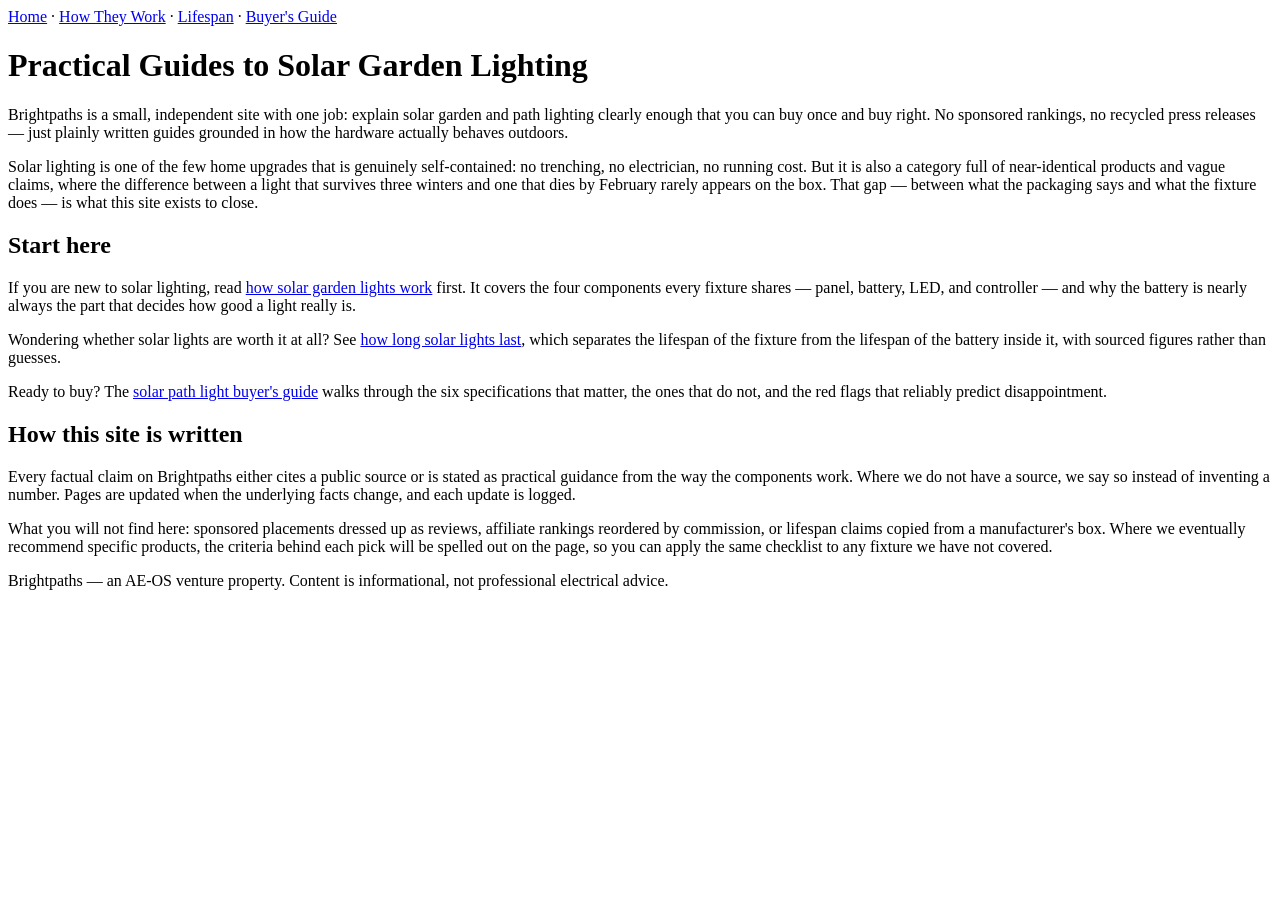
==== sites/brightpaths/index.html @ 337f1663 "Bootstrap AE-OS: Phases 0-2 complete, brightpaths property, full test suite What changed: Phase 0 fo" ====
<!doctype html>
<html lang="en">
<head>
<meta charset="utf-8">
<meta name="viewport" content="width=device-width, initial-scale=1">
<title>Brightpaths — Practical Guides to Solar Garden Lighting</title>
<meta name="description" content="Independent, plainly written guides to solar garden and path lighting: how it works, how long it lasts, and how to choose fixtures that actually perform.">
<link rel="stylesheet" href="/style.css">
</head>
<body>
<nav><a href="/">Home</a> · <a href="/articles/how-solar-garden-lights-work">How They Work</a> · <a href="/articles/how-long-do-solar-lights-last">Lifespan</a> · <a href="/articles/solar-path-light-buyers-guide">Buyer's Guide</a></nav>

<h1>Practical Guides to Solar Garden Lighting</h1>

<p>Brightpaths is a small, independent site with one job: explain solar garden
and path lighting clearly enough that you can buy once and buy right. No
sponsored rankings, no recycled press releases — just plainly written guides
grounded in how the hardware actually behaves outdoors.</p>

<p>Solar lighting is one of the few home upgrades that is genuinely
self-contained: no trenching, no electrician, no running cost. But it is also
a category full of near-identical products and vague claims, where the
difference between a light that survives three winters and one that dies by
February rarely appears on the box. That gap — between what the packaging
says and what the fixture does — is what this site exists to close.</p>

<h2>Start here</h2>

<p>If you are new to solar lighting, read
<a href="/articles/how-solar-garden-lights-work">how solar garden lights work</a>
first. It covers the four components every fixture shares — panel, battery,
LED, and controller — and why the battery is nearly always the part that
decides how good a light really is.</p>

<p>Wondering whether solar lights are worth it at all? See
<a href="/articles/how-long-do-solar-lights-last">how long solar lights last</a>,
which separates the lifespan of the fixture from the lifespan of the battery
inside it, with sourced figures rather than guesses.</p>

<p>Ready to buy? The
<a href="/articles/solar-path-light-buyers-guide">solar path light buyer's guide</a>
walks through the six specifications that matter, the ones that do not, and
the red flags that reliably predict disappointment.</p>

<h2>How this site is written</h2>

<p>Every factual claim on Brightpaths either cites a public source or is
stated as practical guidance from the way the components work. Where we do
not have a source, we say so instead of inventing a number. Pages are updated
when the underlying facts change, and each update is logged.</p>

<p>What you will not find here: sponsored placements dressed up as reviews,
affiliate rankings reordered by commission, or lifespan claims copied from
a manufacturer's box. Where we eventually recommend specific products, the
criteria behind each pick will be spelled out on the page, so you can apply
the same checklist to any fixture we have not covered.</p>

<footer>Brightpaths — an AE-OS venture property. Content is informational,
not professional electrical advice.</footer>
</body>
</html>
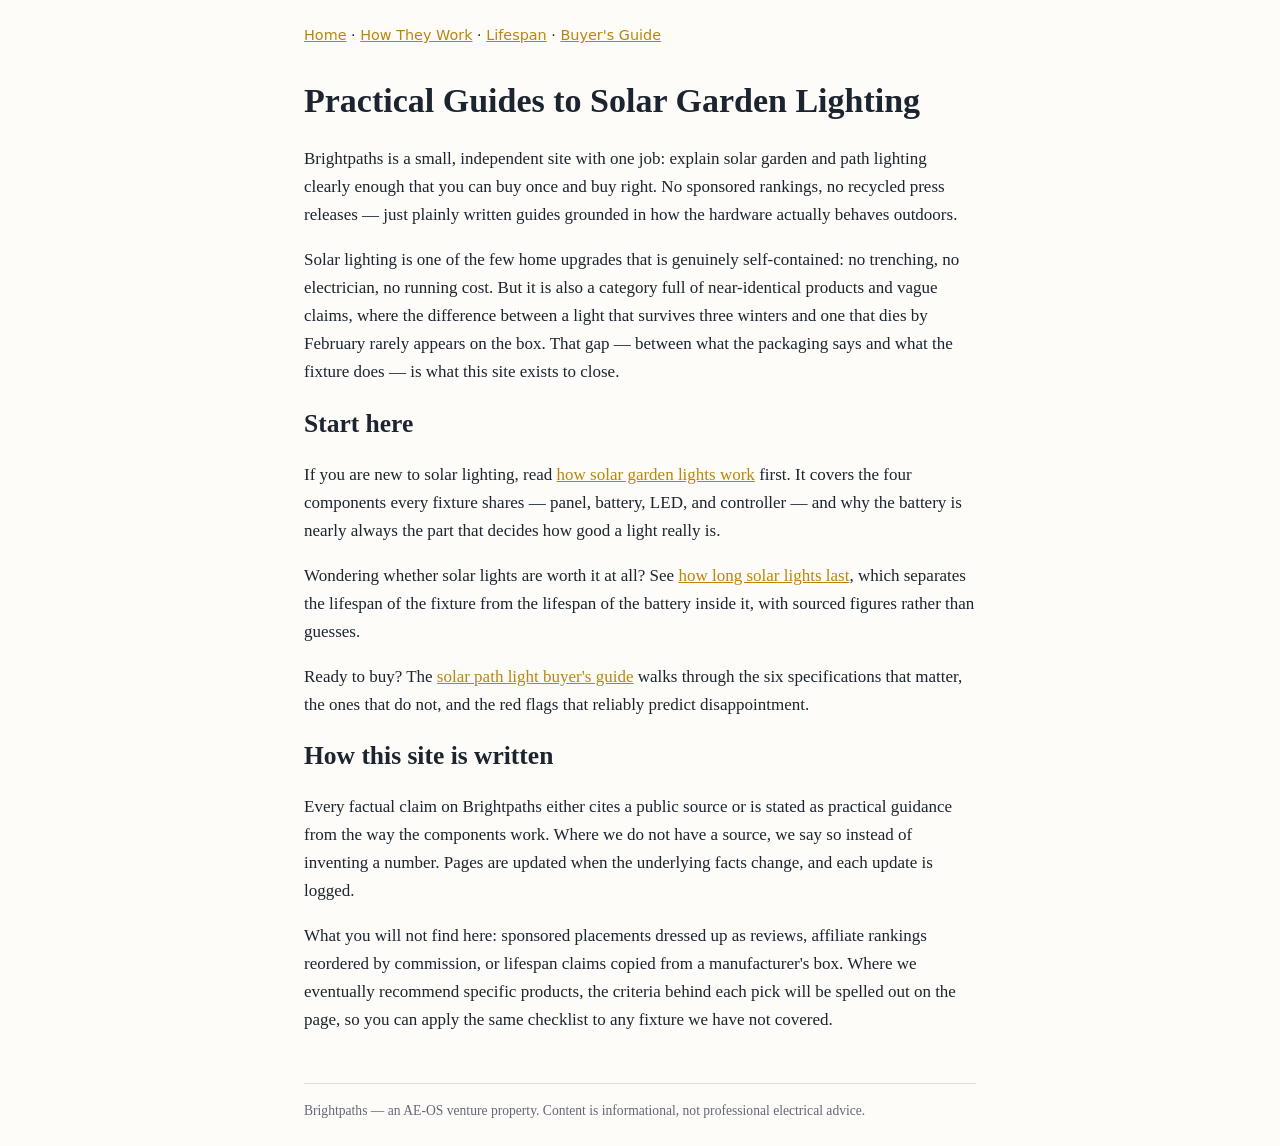
==== commit 4582748a: "Make brightpaths deployable on GitHub Pages: relative links + deploy workflow What changed: converte" ====
--- a/sites/brightpaths/index.html
+++ b/sites/brightpaths/index.html
@@ -5,10 +5,10 @@
 <meta name="viewport" content="width=device-width, initial-scale=1">
 <title>Brightpaths — Practical Guides to Solar Garden Lighting</title>
 <meta name="description" content="Independent, plainly written guides to solar garden and path lighting: how it works, how long it lasts, and how to choose fixtures that actually perform.">
-<link rel="stylesheet" href="/style.css">
+<link rel="stylesheet" href="style.css">
 </head>
 <body>
-<nav><a href="/">Home</a> · <a href="/articles/how-solar-garden-lights-work">How They Work</a> · <a href="/articles/how-long-do-solar-lights-last">Lifespan</a> · <a href="/articles/solar-path-light-buyers-guide">Buyer's Guide</a></nav>
+<nav><a href="index.html">Home</a> · <a href="articles/how-solar-garden-lights-work.html">How They Work</a> · <a href="articles/how-long-do-solar-lights-last.html">Lifespan</a> · <a href="articles/solar-path-light-buyers-guide.html">Buyer's Guide</a></nav>
 
 <h1>Practical Guides to Solar Garden Lighting</h1>
 
@@ -27,18 +27,18 @@
 <h2>Start here</h2>
 
 <p>If you are new to solar lighting, read
-<a href="/articles/how-solar-garden-lights-work">how solar garden lights work</a>
+<a href="articles/how-solar-garden-lights-work.html">how solar garden lights work</a>
 first. It covers the four components every fixture shares — panel, battery,
 LED, and controller — and why the battery is nearly always the part that
 decides how good a light really is.</p>
 
 <p>Wondering whether solar lights are worth it at all? See
-<a href="/articles/how-long-do-solar-lights-last">how long solar lights last</a>,
+<a href="articles/how-long-do-solar-lights-last.html">how long solar lights last</a>,
 which separates the lifespan of the fixture from the lifespan of the battery
 inside it, with sourced figures rather than guesses.</p>
 
 <p>Ready to buy? The
-<a href="/articles/solar-path-light-buyers-guide">solar path light buyer's guide</a>
+<a href="articles/solar-path-light-buyers-guide.html">solar path light buyer's guide</a>
 walks through the six specifications that matter, the ones that do not, and
 the red flags that reliably predict disappointment.</p>
 
--- a/sites/brightpaths/style.css
+++ b/sites/brightpaths/style.css
@@ -0,0 +1,7 @@
+:root { --ink: #1c2430; --accent: #b8860b; --paper: #fdfcf8; }
+* { box-sizing: border-box; }
+body { margin: 0 auto; max-width: 720px; padding: 1.5rem; font: 17px/1.65 Georgia, serif; color: var(--ink); background: var(--paper); }
+h1, h2 { line-height: 1.25; }
+a { color: var(--accent); }
+nav { font-family: system-ui, sans-serif; font-size: 0.9rem; margin-bottom: 2rem; }
+footer { margin-top: 3rem; font-size: 0.85rem; color: #667; border-top: 1px solid #ddd; padding-top: 1rem; }
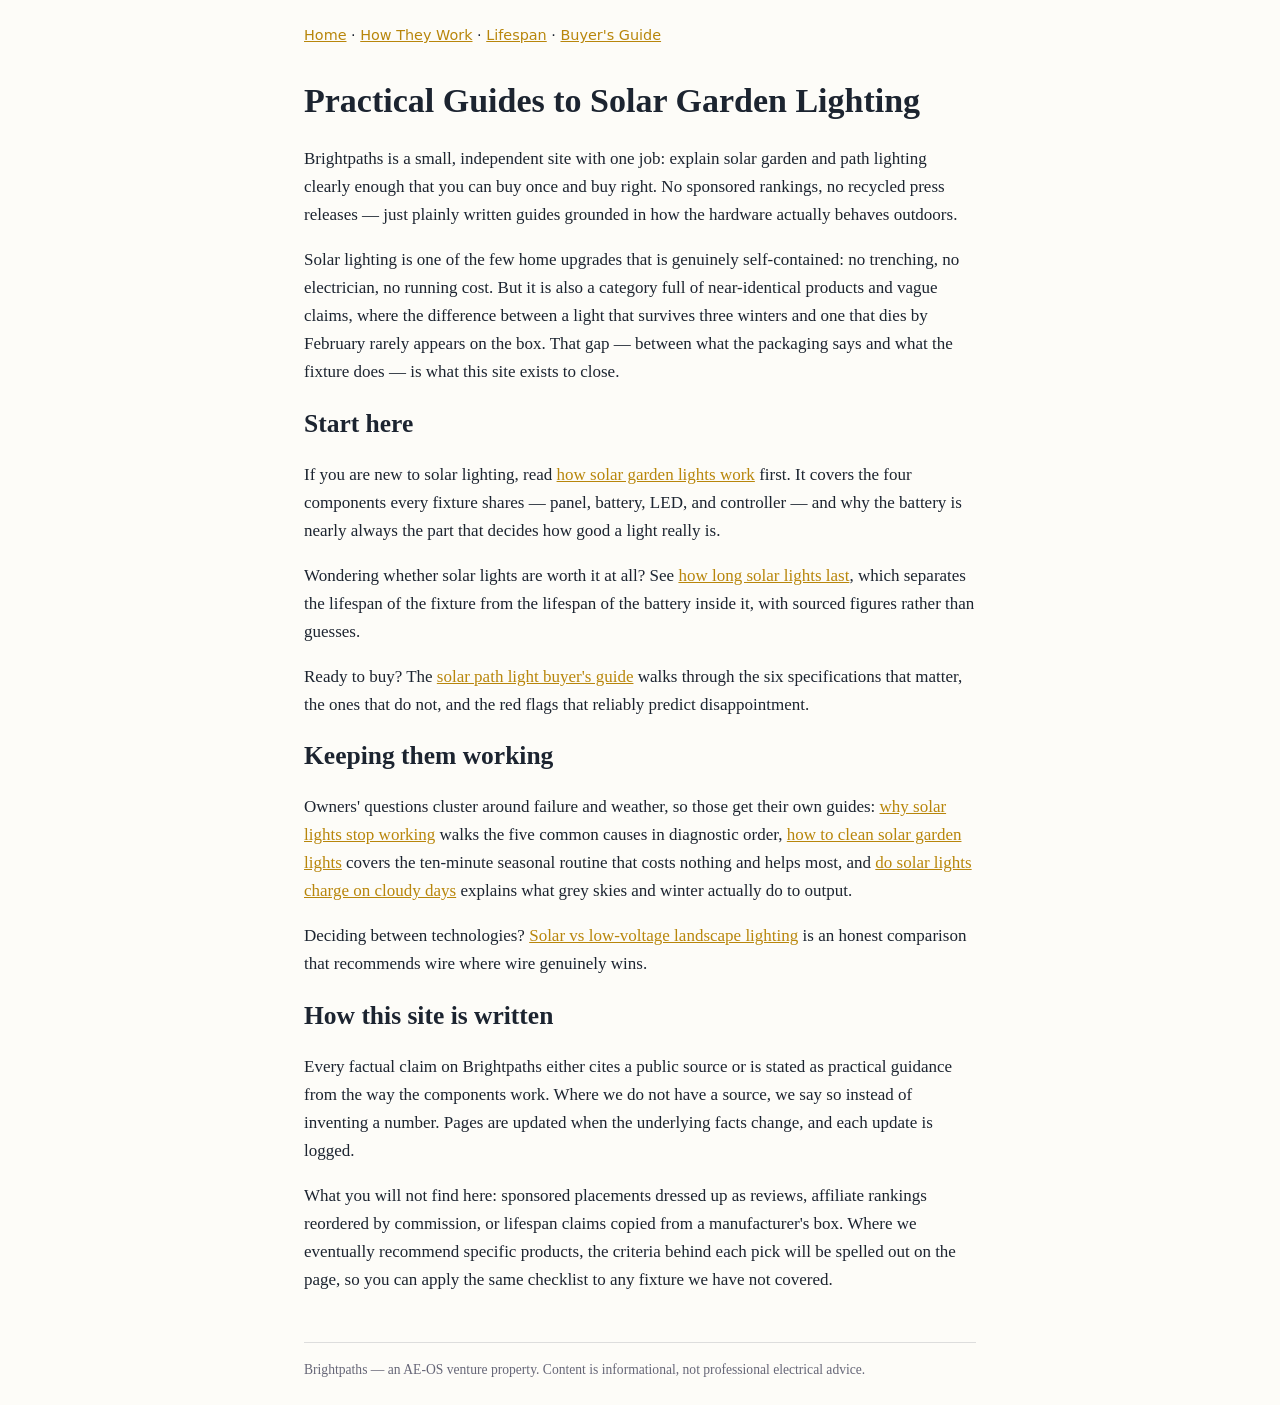
==== commit cd479ef6: "Content expansion: 4 new brightpaths guides (troubleshooting, cloudy-day charging, cleaning, solar-v" ====
--- a/sites/brightpaths/index.html
+++ b/sites/brightpaths/index.html
@@ -5,6 +5,7 @@
 <meta name="viewport" content="width=device-width, initial-scale=1">
 <title>Brightpaths — Practical Guides to Solar Garden Lighting</title>
 <meta name="description" content="Independent, plainly written guides to solar garden and path lighting: how it works, how long it lasts, and how to choose fixtures that actually perform.">
+<meta name="google-site-verification" content="ahCvHY0oXjrRR0-kupF6ILrSWpkh0SE4DE3gS7k65C8" />
 <link rel="stylesheet" href="style.css">
 </head>
 <body>
@@ -42,6 +43,23 @@
 walks through the six specifications that matter, the ones that do not, and
 the red flags that reliably predict disappointment.</p>
 
+<h2>Keeping them working</h2>
+
+<p>Owners' questions cluster around failure and weather, so those get their
+own guides: <a href="articles/why-solar-lights-stop-working.html">why solar
+lights stop working</a> walks the five common causes in diagnostic order,
+<a href="articles/how-to-clean-solar-garden-lights.html">how to clean solar
+garden lights</a> covers the ten-minute seasonal routine that costs nothing
+and helps most, and
+<a href="articles/do-solar-lights-charge-on-cloudy-days.html">do solar
+lights charge on cloudy days</a> explains what grey skies and winter
+actually do to output.</p>
+
+<p>Deciding between technologies?
+<a href="articles/solar-vs-low-voltage-landscape-lighting.html">Solar vs
+low-voltage landscape lighting</a> is an honest comparison that recommends
+wire where wire genuinely wins.</p>
+
 <h2>How this site is written</h2>
 
 <p>Every factual claim on Brightpaths either cites a public source or is
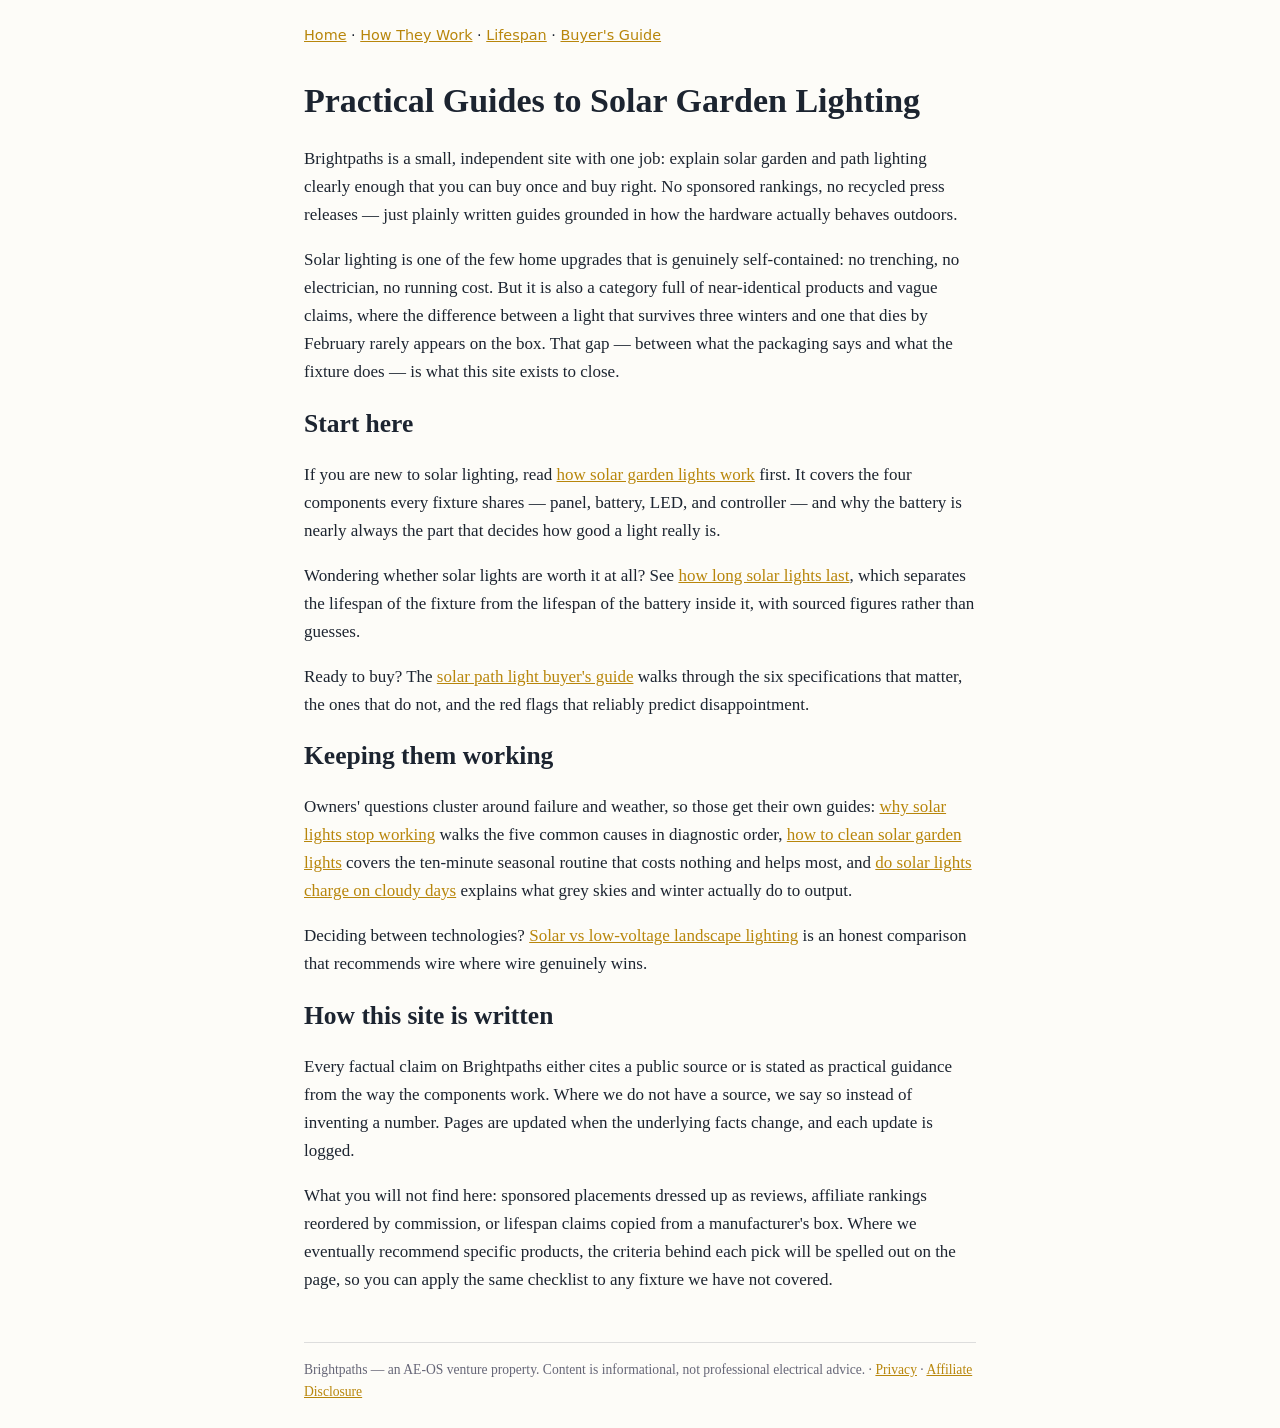
==== commit fc3797de: "Add privacy policy + affiliate disclosure pages (monetization prereqs) Owner: CMO (content) per LEGA" ====
--- a/sites/brightpaths/index.html
+++ b/sites/brightpaths/index.html
@@ -74,6 +74,6 @@
 the same checklist to any fixture we have not covered.</p>
 
 <footer>Brightpaths — an AE-OS venture property. Content is informational,
-not professional electrical advice.</footer>
+not professional electrical advice. · <a href="privacy.html">Privacy</a> · <a href="affiliate-disclosure.html">Affiliate Disclosure</a></footer>
 </body>
 </html>
